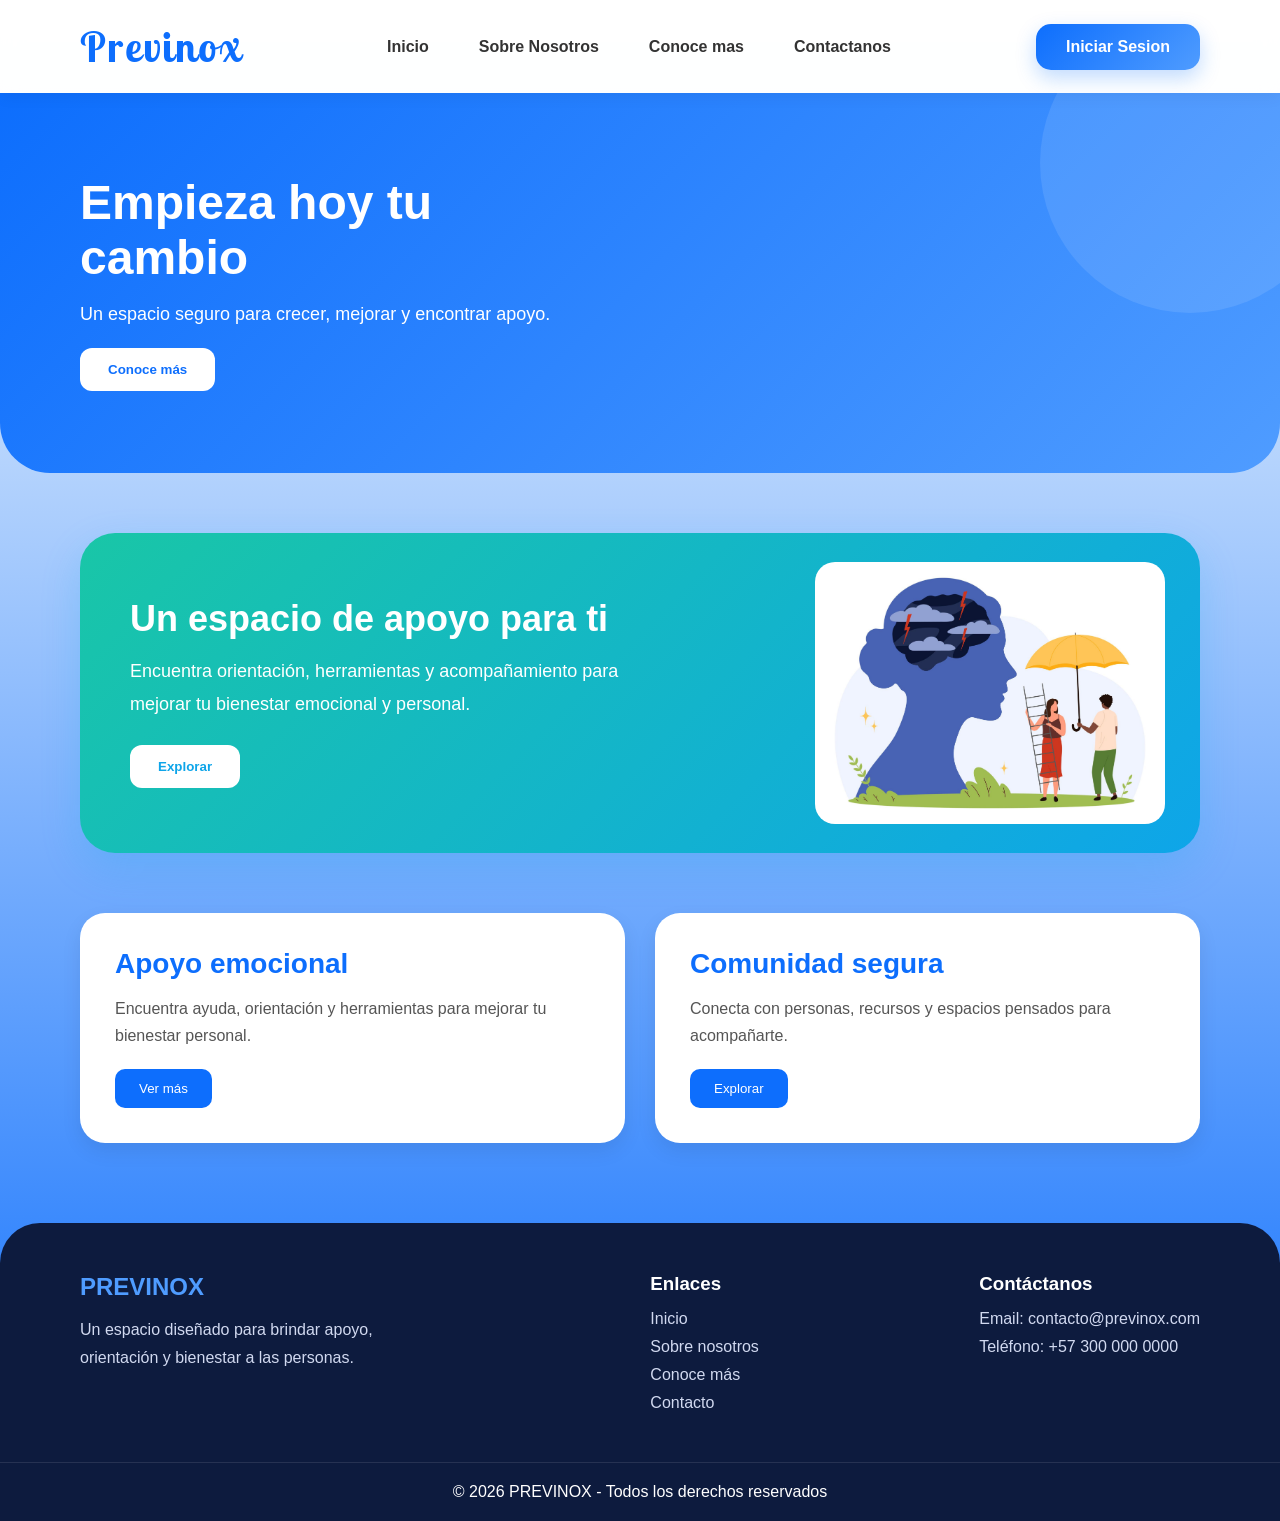
==== Home/index.html @ 856fb3a0 "Organizacion del proyecto" ====
<!DOCTYPE html>
<html lang="en">
<head>
    <meta charset="UTF-8">
    <meta name="viewport" content="width=device-width, initial-scale=1.0">
    <link rel="stylesheet" href="CSS/style.css">
    <title>Previnox</title>

    <link rel="preconnect" href="https://fonts.googleapis.com">
    <link rel="preconnect" href="https://fonts.gstatic.com" crossorigin>

    <link href="https://fonts.googleapis.com/css2?family=Lobster+Two:wght@400;700&display=swap" rel="stylesheet">
</head>
<body>
    <header class="header">

        <div class="logo">

            <h1>Previnox</h1>

        </div>

        <nav class="menu">
            <a href="#">Inicio</a>
            <a href="#">Sobre Nosotros</a>
            <a href="#">Conoce mas</a>
            <a href="#">Contactanos</a>
        </nav>
        <div class="login-btn">
            <button>Iniciar Sesion</button>
        </div>

    </header>
<section class="hero">

    <div class="hero-text">
        <h2>Empieza hoy tu cambio</h2>
        <p>
            Un espacio seguro para crecer, mejorar y encontrar apoyo.
        </p>

        <button>Conoce más</button>
    </div>

</section>
<!-- Card Principal -->

<section class="support-section">

    <div class="support-card">

        <div class="support-text">
            <h2>Un espacio de apoyo para ti</h2>

            <p>
                Encuentra orientación, herramientas y acompañamiento
                para mejorar tu bienestar emocional y personal.
            </p>

            <button>Explorar</button>
        </div>

        <div class="support-image">
            <div class="image-placeholder">
                <img src="Img/Imagen_Cards.jpg" alt="Apoyo Emocional">
            </div>
        </div>

    </div>

</section>
<!-- Tarjetas Inferiores -->

<section class="info-section">

    <!-- Card 1 -->
    <div class="info-card">

        <div class="card-text">
            <h3>Apoyo emocional</h3>

            <p>
                Encuentra ayuda, orientación y herramientas para
                mejorar tu bienestar personal.
            </p>

            <button>Ver más</button>
        </div>

    </div>

    <!-- Card 2 -->
    <div class="info-card">

        <div class="card-text">
            <h3>Comunidad segura</h3>

            <p>
                Conecta con personas, recursos y espacios
                pensados para acompañarte.
            </p>

            <button>Explorar</button>
        </div>

    </div>

</section>
<!-- Footer -->

<footer class="footer">

    <div class="footer-container">

        <!-- Logo / Información -->
        <div class="footer-info">
            <h2>PREVINOX</h2>

            <p>
                Un espacio diseñado para brindar apoyo,
                orientación y bienestar a las personas.
            </p>
        </div>

        <!-- Navegación -->
        <div class="footer-links">
            <h3>Enlaces</h3>

            <a href="#">Inicio</a>
            <a href="#">Sobre nosotros</a>
            <a href="#">Conoce más</a>
            <a href="#">Contacto</a>
        </div>

        <!-- Contacto -->
        <div class="footer-contact">
            <h3>Contáctanos</h3>

            <p>Email: contacto@previnox.com</p>
            <p>Teléfono: +57 300 000 0000</p>
        </div>

    </div>

    <div class="footer-bottom">
        <p>© 2026 PREVINOX - Todos los derechos reservados</p>
    </div>

</footer>
</body>
</html>
---- Home/CSS/style.css ----
*{
    margin: 0%;
    padding: 0%;
    box-sizing: border-box;
}
body{
    font-family: Arial, sans-serif;
    background: linear-gradient(
        to bottom,
        #fdfffd,
        #0d6efd
    );

    min-height: 100vh;
}
.header{
    display: flex;
    justify-content: space-between;
    align-items: center;

    padding: 20px 80px;

    background: rgba(255,255,255,0.9);

    backdrop-filter: blur(10px);

    position: sticky;
    top: 0;

    z-index: 1000;

    box-shadow: 0 4px 15px rgba(0,0,0,0.05);
}
.logo h1{
    font-family: 'Lobster Two', cursive;

    color: #0d6efd;

    font-size: 42px;

    letter-spacing: 2px;

    transition: 0.3s;
}

.menu{
    display: flex;
    gap: 50px;
}
.menu a{
    text-decoration: none;
    color: #333;
    font-weight: 700;
    transition: 0.3s;

}
.menu a:hover{
    color: #0d6efd;

}
.login-btn button{
    
    background: linear-gradient(
        135deg,
        #0d6efd,
        #4f9cff
    );

    color: rgb(255, 255, 255);
    border: none;

    padding: 14px 30px;

    border-radius: 15px;

    font-size: 16px;
    font-weight: 600;

    cursor: pointer;

    box-shadow:
    0 8px 20px rgba(13,110,253,0.25);

    transition: all 0.3s ease;
}

.login-btn button:hover{
    transform: translateY(-3px);

    box-shadow:
    0 12px 25px rgba(8, 197, 255, 0.35);
}
/* H */

.hero{
    height: 380px;

    display: flex;
    align-items: center;

    padding: 0 80px;

    background:
    linear-gradient(
        135deg,
        #0d6efd,
        #4f9cff
    );

    border-radius: 0 0 50px 50px;

    position: relative;
    overflow: hidden;
}
.hero::before{
    content: "";

    position: absolute;

    width: 300px;
    height: 300px;

    background: rgba(255,255,255,0.1);

    border-radius: 50%;

    top: -80px;
    right: -60px;
}


.hero-text{
    color: white;
    max-width: 500px;
}

.hero-text h2{
    font-size: 48px;
    margin-bottom: 15px;
}

.hero-text p{
    font-size: 18px;
    margin-bottom: 20px;
    line-height: 1.6;
}

.hero-text button{
    background: white;
    color: #0d6efd;

    border: none;
    padding: 14px 28px;

    border-radius: 12px;
    font-weight: bold;

    cursor: pointer;
    transition: 0.3s;
}

.hero-text button:hover{
    transform: translateY(-3px);
}
/* Seccion Card */

.support-section{
    padding: 60px 80px;
}

/* IMAGEN */

.support-image img{
    width: 350px;

    border-radius: 20px;

    object-fit: cover;

    transition: 0.3s;
}
/* Card */
.support-card{
    display: flex;
    justify-content: space-between;
    align-items: center;

    padding: 50px;

    border-radius: 35px;

    background:
    linear-gradient(
        135deg,
        #19c6a7,
        #0ea5e9
    );

    box-shadow:
    0 15px 40px rgba(14,165,233,0.2);

    transition: 0.4s;
}
.support-card:hover{
    transform: translateY(-6px);
}

/* Texto */

.support-text{
    width: 50%;
    color: white;
}

.support-text h2{
    font-size: 36px;
    margin-bottom: 15px;
}

.support-text p{
    line-height: 1.8;
    margin-bottom: 25px;
    font-size: 18px;
}

/* Boton */

.support-text button{
    background: white;
    color: #0ea5e9;

    border: none;
    padding: 14px 28px;

    border-radius: 12px;
    font-weight: bold;
    cursor: pointer;

    transition: 0.3s;
}

.support-text button:hover{
    transform: scale(1.05);
}

/* Imagen Temporal */

.image-placeholder{
    width: 320px;
    height: 220px;

    background: rgba(255,255,255,0.25);

    border: 2px dashed white;
    border-radius: 20px;

    display: flex;
    justify-content: center;
    align-items: center;

    color: white;
    font-size: 22px;
    font-weight: bold;
}
/* Tarjetas Inferiores */

.info-section{
    display: flex;
    gap: 30px;

    padding: 0 80px 80px;
}

/* Card */

.info-card{
    flex: 1;

    background: white;

    border-radius: 25px;
    padding: 35px;

    box-shadow: 0px 8px 20px rgba(0,0,0,0.08);

    transition: 0.3s;
}

.info-card:hover{
    transform: translateY(-8px);
}

/* Txto */

.card-text h3{
    font-size: 28px;
    margin-bottom: 15px;

    color: #0d6efd;
}

.card-text p{
    color: #555;
    line-height: 1.7;

    margin-bottom: 20px;
}

/* Boton */

.card-text button{
    background: #0d6efd;
    color: white;

    border: none;
    padding: 12px 24px;

    border-radius: 10px;
    cursor: pointer;

    transition: 0.3s;
}

.card-text button:hover{
    background: #0957d0;
}
/* Footer */

.footer{
    background: #0d1b3e;
    color: white;

    padding-top: 50px;

    border-radius: 40px 40px 0 0;
}

/* Contenedor */

.footer-container{
    display: flex;
    justify-content: space-between;
    gap: 40px;

    padding: 0 80px 40px;
}

/* Info */

.footer-info{
    max-width: 350px;
}

.footer-info h2{
    margin-bottom: 15px;
    color: #4f9cff;
}

.footer-info p{
    line-height: 1.7;
    color: #d1d9f0;
}

/* Links */

.footer-links{
    display: flex;
    flex-direction: column;
}

.footer-links h3{
    margin-bottom: 15px;
}

.footer-links a{
    text-decoration: none;
    color: #d1d9f0;

    margin-bottom: 10px;

    transition: 0.3s;
}

.footer-links a:hover{
    color: white;
    transform: translateX(5px);
}

/* Contacto */

.footer-contact h3{
    margin-bottom: 15px;
}

.footer-contact p{
    margin-bottom: 10px;
    color: #d1d9f0;
}

/*  Parte Final */

.footer-bottom{
    text-align: center;

    border-top: 1px solid rgba(255,255,255,0.1);

    padding: 20px;
}
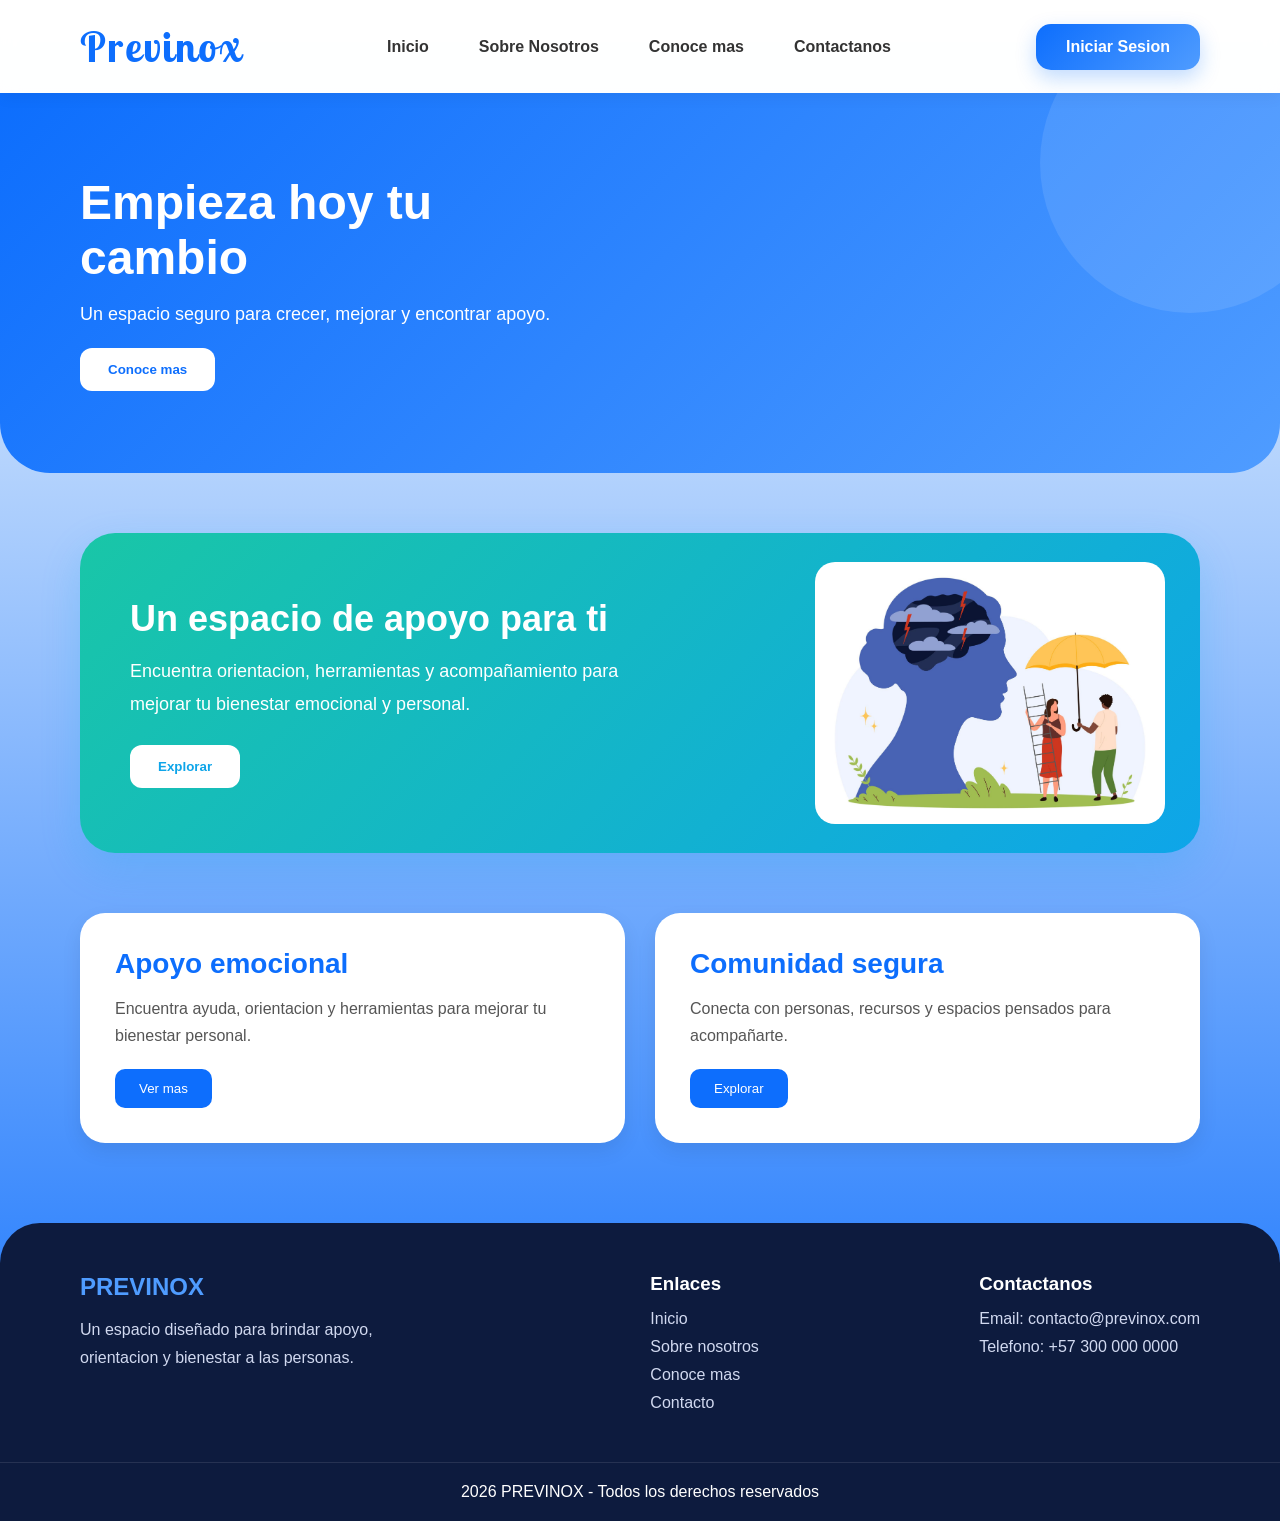
==== commit cc3160d4: "Update index.html" ====
--- a/Home/index.html
+++ b/Home/index.html
@@ -39,7 +39,7 @@
             Un espacio seguro para crecer, mejorar y encontrar apoyo.
         </p>
 
-        <button>Conoce más</button>
+        <button>Conoce mas</button>
     </div>
 
 </section>
@@ -53,7 +53,7 @@
             <h2>Un espacio de apoyo para ti</h2>
 
             <p>
-                Encuentra orientación, herramientas y acompañamiento
+                Encuentra orientacion, herramientas y acompañamiento
                 para mejorar tu bienestar emocional y personal.
             </p>
 
@@ -80,11 +80,11 @@
             <h3>Apoyo emocional</h3>
 
             <p>
-                Encuentra ayuda, orientación y herramientas para
+                Encuentra ayuda, orientacion y herramientas para
                 mejorar tu bienestar personal.
             </p>
 
-            <button>Ver más</button>
+            <button>Ver mas</button>
         </div>
 
     </div>
@@ -112,38 +112,38 @@
 
     <div class="footer-container">
 
-        <!-- Logo / Información -->
+        <!-- Logo / Informacion -->
         <div class="footer-info">
             <h2>PREVINOX</h2>
 
             <p>
                 Un espacio diseñado para brindar apoyo,
-                orientación y bienestar a las personas.
+                orientacion y bienestar a las personas.
             </p>
         </div>
 
-        <!-- Navegación -->
+        <!-- Navegacion -->
         <div class="footer-links">
             <h3>Enlaces</h3>
 
             <a href="#">Inicio</a>
             <a href="#">Sobre nosotros</a>
-            <a href="#">Conoce más</a>
+            <a href="#">Conoce mas</a>
             <a href="#">Contacto</a>
         </div>
 
         <!-- Contacto -->
         <div class="footer-contact">
-            <h3>Contáctanos</h3>
+            <h3>Contactanos</h3>
 
             <p>Email: contacto@previnox.com</p>
-            <p>Teléfono: +57 300 000 0000</p>
+            <p>Telefono: +57 300 000 0000</p>
         </div>
 
     </div>
 
     <div class="footer-bottom">
-        <p>© 2026 PREVINOX - Todos los derechos reservados</p>
+        <p> 2026 PREVINOX - Todos los derechos reservados</p>
     </div>
 
 </footer>
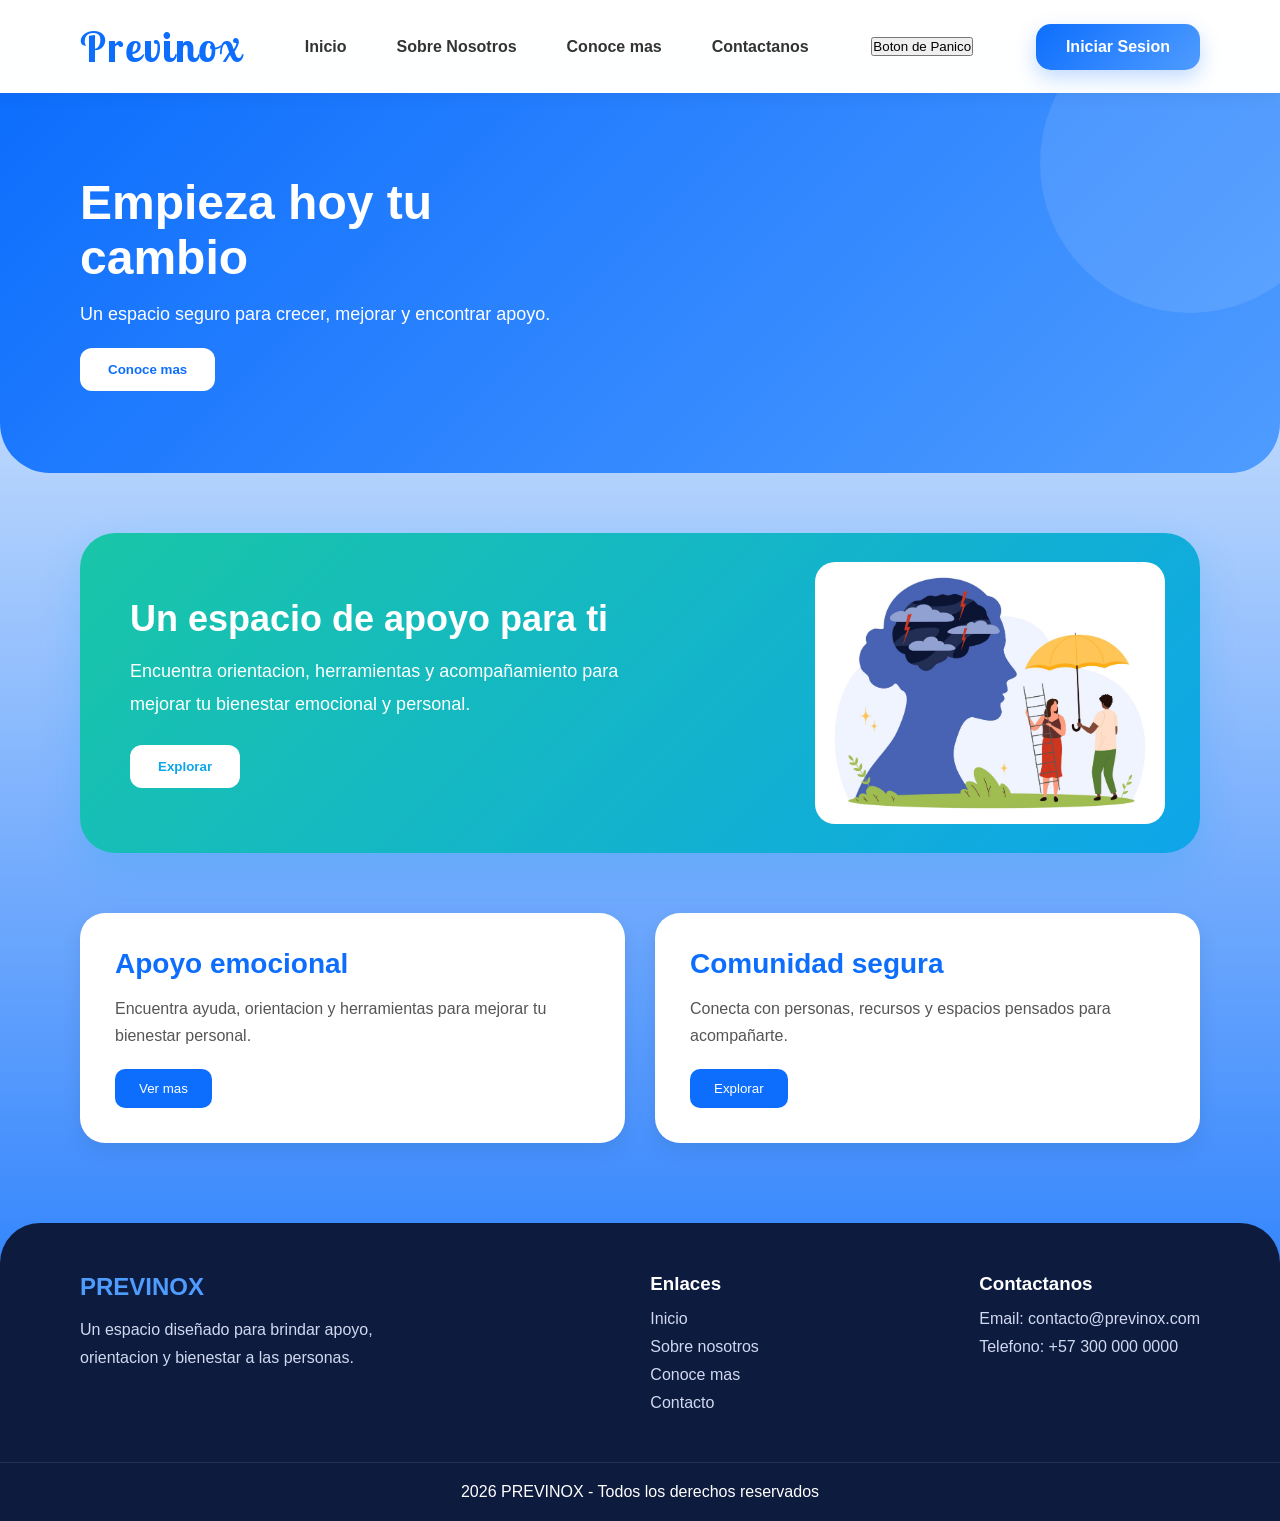
==== commit 8753315e: "Update index.html" ====
--- a/Home/index.html
+++ b/Home/index.html
@@ -26,6 +26,10 @@
             <a href="#">Conoce mas</a>
             <a href="#">Contactanos</a>
         </nav>
+        <div class="panico-boton">
+            <button>Boton de Panico</button>
+        </div>
+        
         <div class="login-btn">
             <button>Iniciar Sesion</button>
         </div>
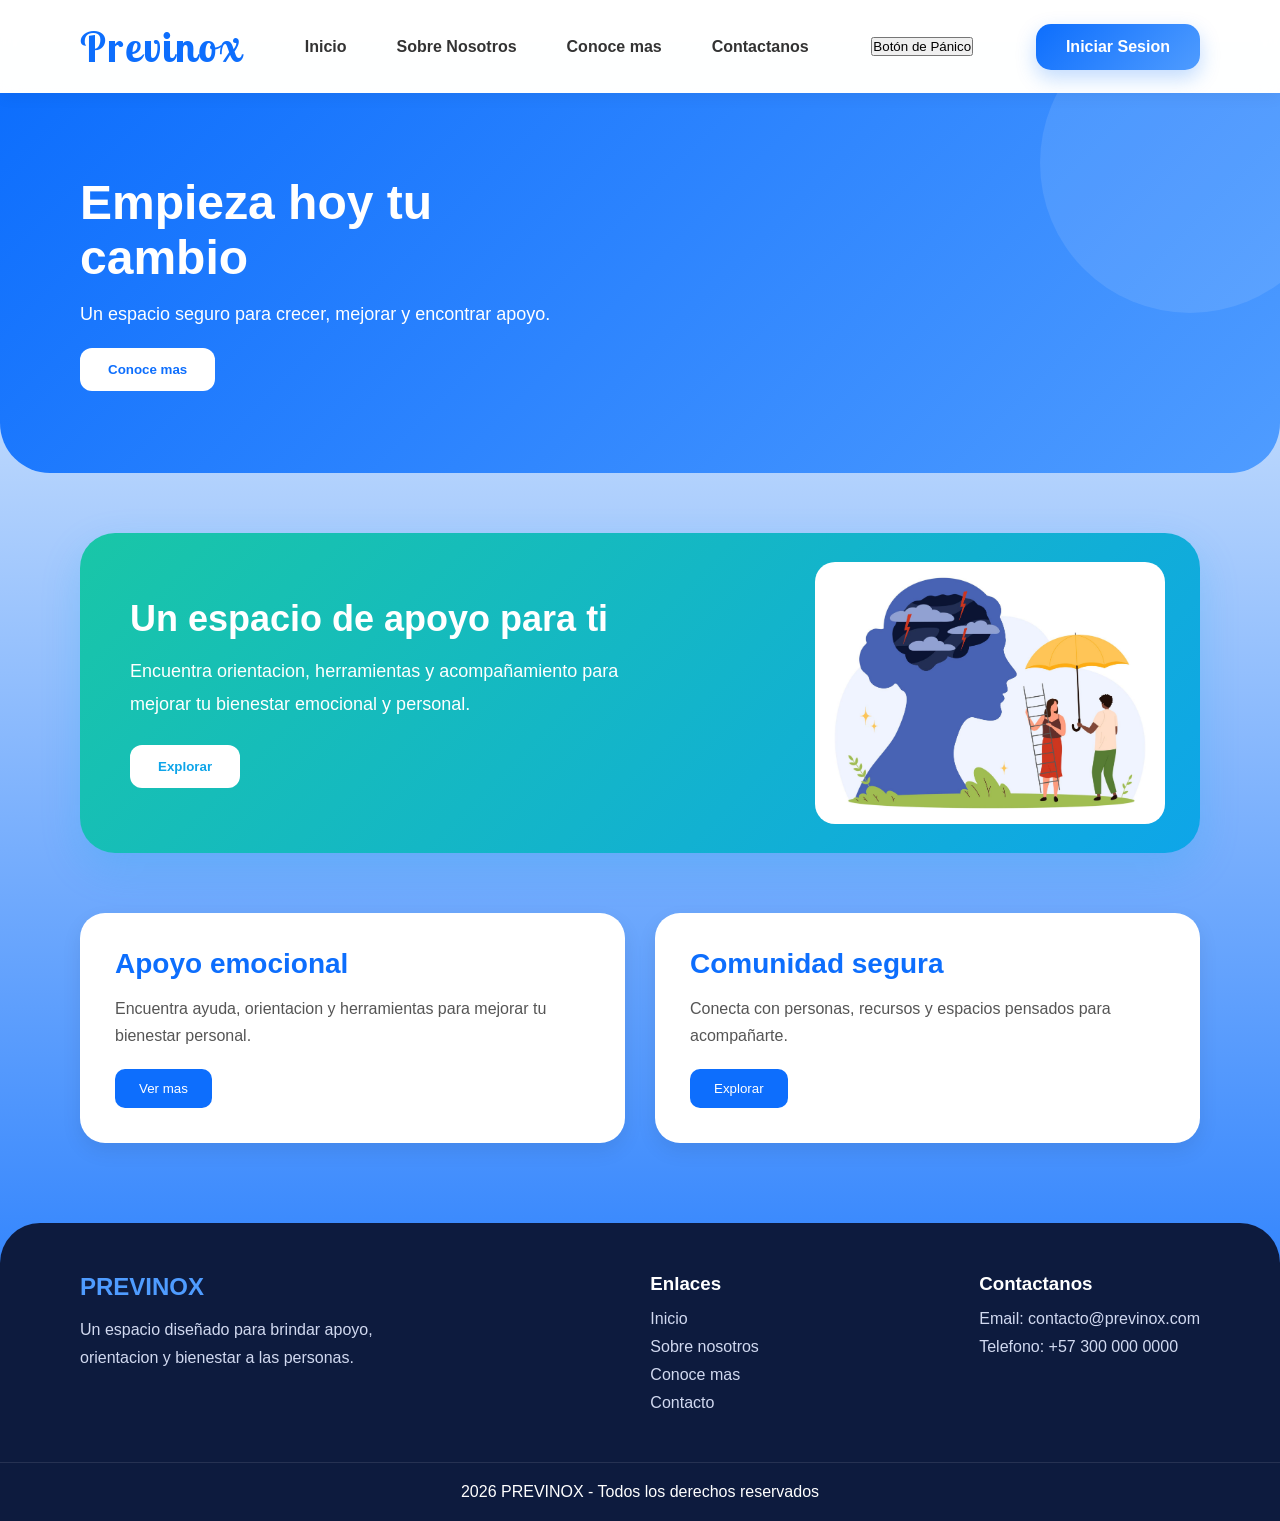
==== commit 135ef2f2: "Update index.html" ====
--- a/Home/index.html
+++ b/Home/index.html
@@ -26,10 +26,13 @@
             <a href="#">Conoce mas</a>
             <a href="#">Contactanos</a>
         </nav>
-        <div class="panico-boton">
-            <button>Boton de Panico</button>
-        </div>
-        
+
+         <div class="panico-boton">
+            <a href="boton-panico.html">
+                <button>Botón de Pánico</button>
+             </a>
+         </div>
+
         <div class="login-btn">
             <button>Iniciar Sesion</button>
         </div>
@@ -151,5 +154,8 @@
     </div>
 
 </footer>
+
+<script src="Js/scrip.js"></script>
+
 </body>
 </html>
